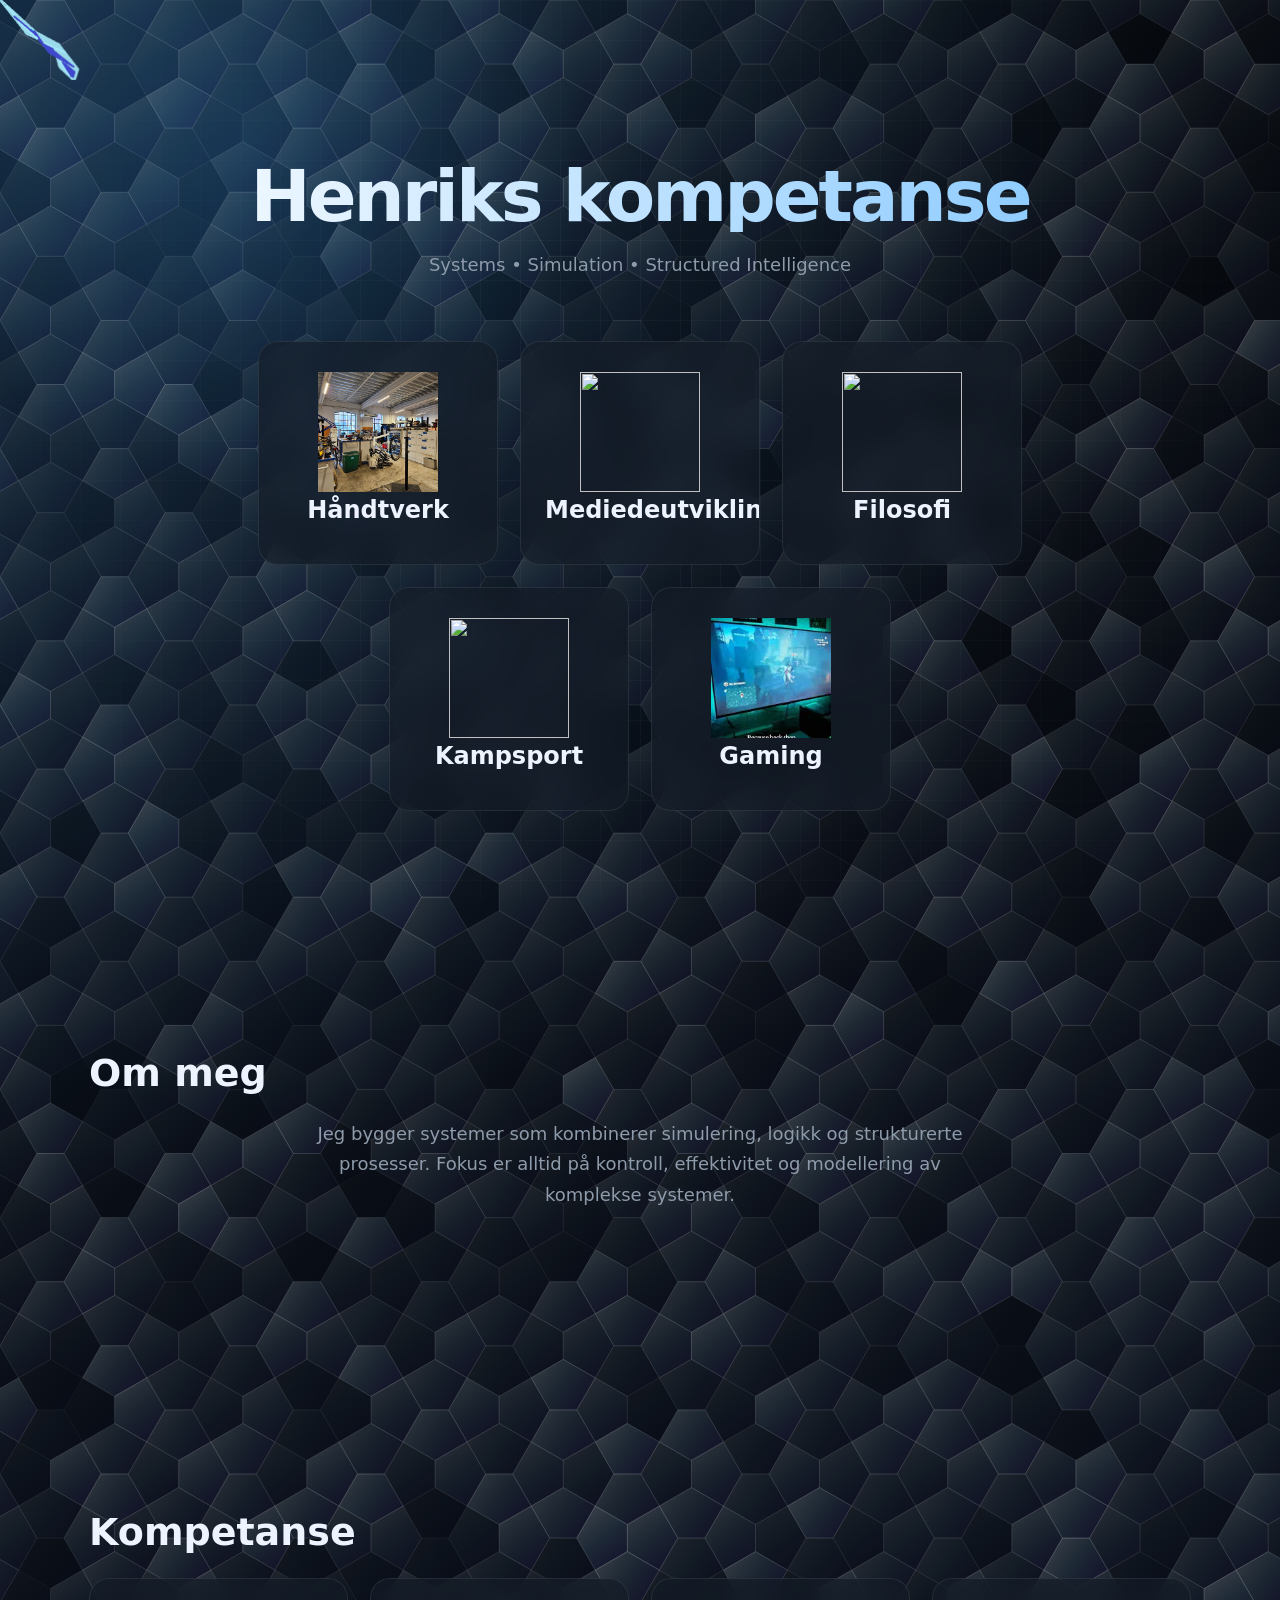
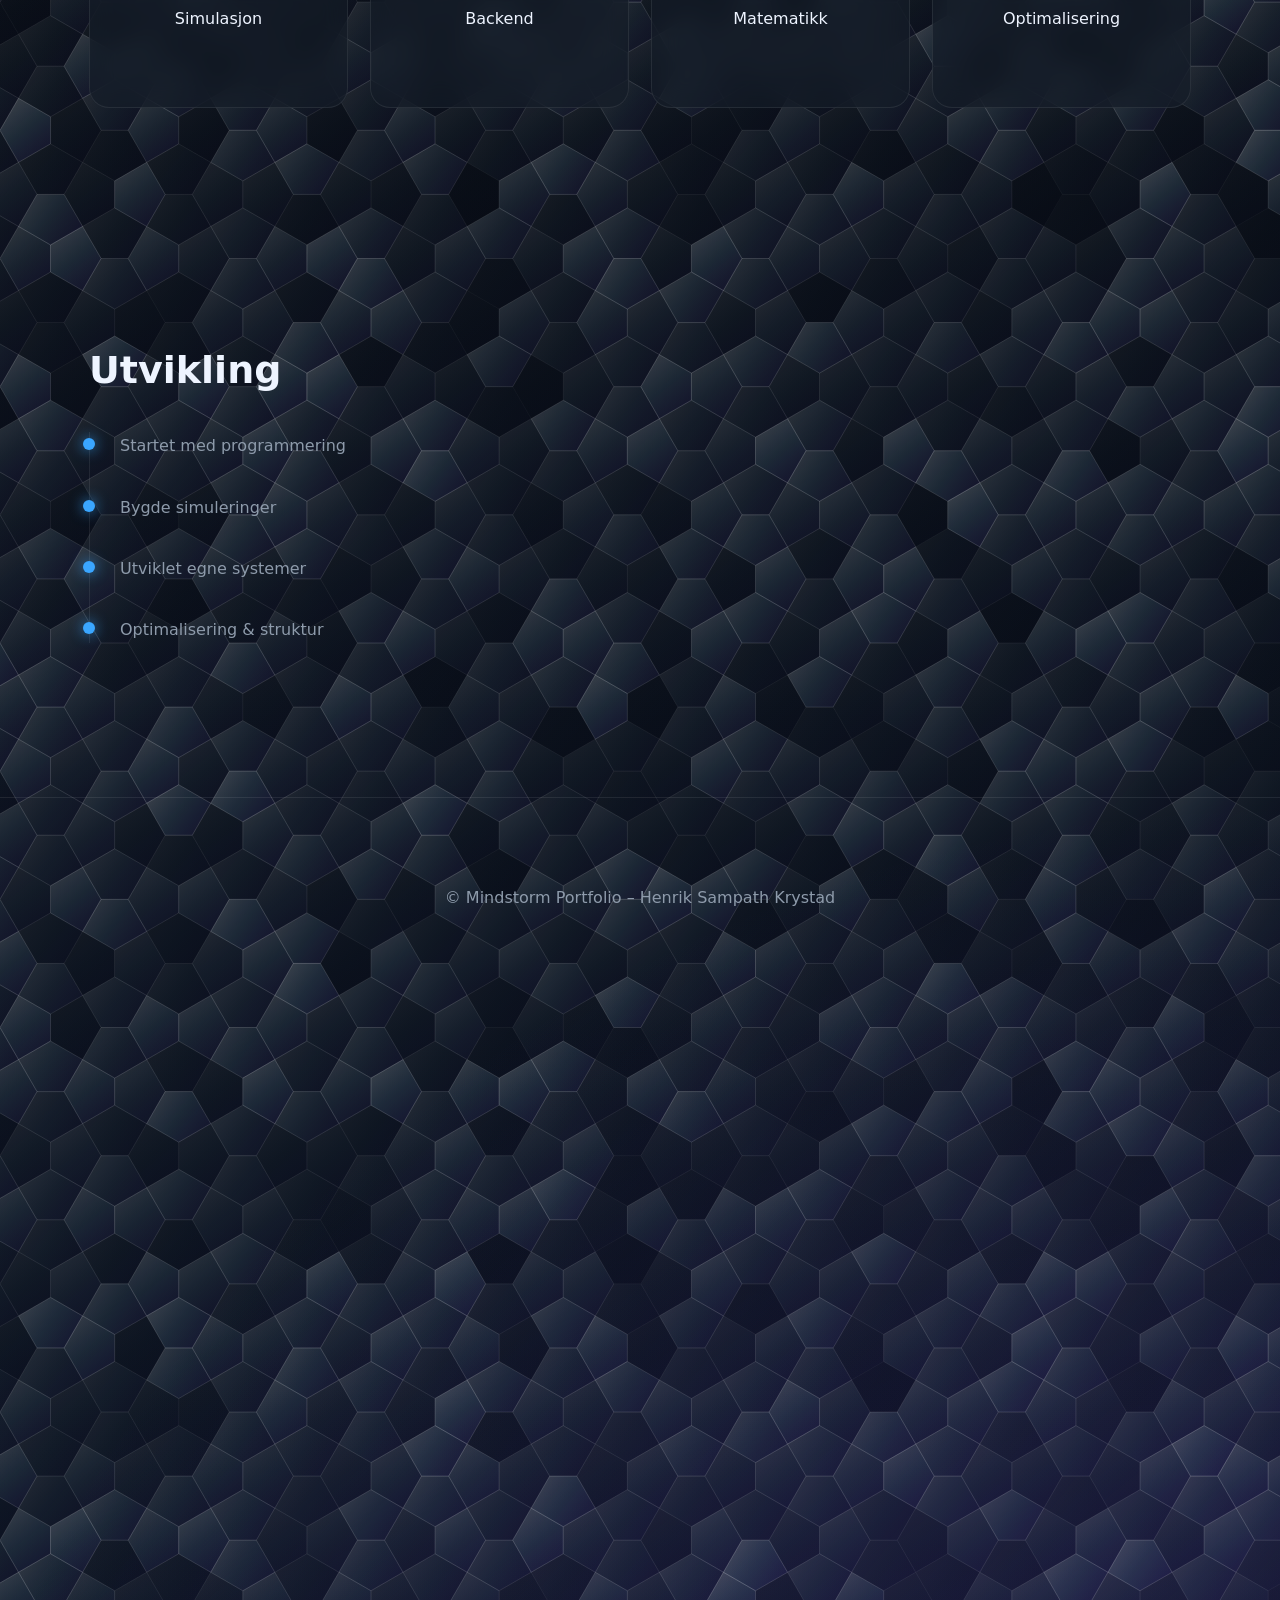
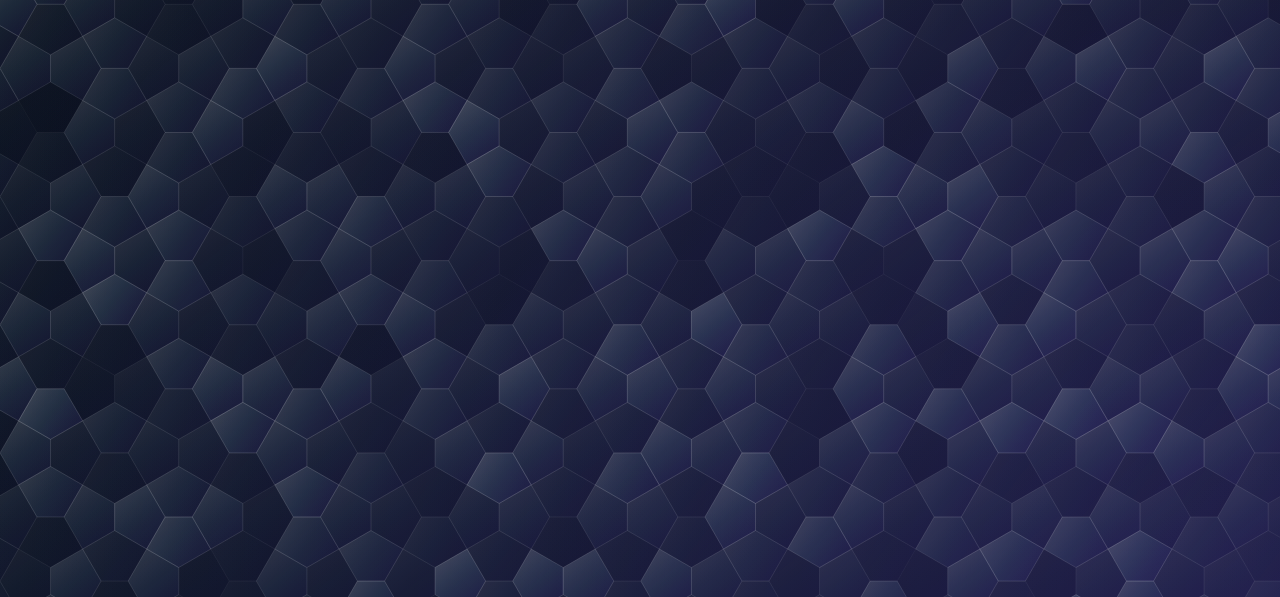
==== portofolia1/index.html @ d2b52103 "Rename Portofolia1.htm to index.html" ====
<!DOCTYPE html>
<html lang="no">
<head>
<meta charset="UTF-8" />
<meta name="viewport" content="width=device-width, initial-scale=1.0"/>
<title>Portfolio 1</title>
<link rel="stylesheet" href="Portofolia1css.css">

</head>
<body>
<canvas id="c"></canvas>

<div class="section hero">
  <h1 class="bigTitle">Henriks kompetanse</h1>
  <div class="subtitle">
    Systems • Simulation • Structured Intelligence
  </div>

  <div class="grid" id="heroGrid"></div>
</div>

<!-- ===== ABOUT ===== -->
<div class="section">
  <h2>Om meg</h2>
  <div class="subtitle">
    Jeg bygger systemer som kombinerer simulering, logikk og strukturerte prosesser.
    Fokus er alltid på kontroll, effektivitet og modellering av komplekse systemer.
  </div>
</div>

<!-- ===== SKILLS ===== -->
<div class="section">
  <h2>Kompetanse</h2>
  <div class="grid">
    <div class="card">Simulasjon</div>
    <div class="card">Backend</div>
    <div class="card">Matematikk</div>
    <div class="card">Optimalisering</div>
  </div>
</div>

<!-- ===== TIMELINE ===== -->
<div class="section">
  <h2>Utvikling</h2>

  <div class="timeline">
    <div class="node"><div class="dot"></div><div class="nodeText">Startet med programmering</div></div>
    <div class="node"><div class="dot"></div><div class="nodeText">Bygde simuleringer</div></div>
    <div class="node"><div class="dot"></div><div class="nodeText">Utviklet egne systemer</div></div>
    <div class="node"><div class="dot"></div><div class="nodeText">Optimalisering & struktur</div></div>
  </div>
</div>


<div class="footer">
  © Mindstorm Portfolio – Henrik Sampath Krystad
</div>
<div class="spacer"></div>


<!-- ===== CATEGORY PAGE ===== -->
<div id="categoryPage">
  <div class="topbar">
    <button id="backBtn">←</button>
    <div id="title">Kategori</div>
  </div>

  <div class="smallGrid"></div>
</div>





 

<img id="mc_cursor_core" src="magic-wand.png">

<script src="NodesTree.js"></script>
<script src="treeReader.js"></script>
<script src="nodeRenderer.js"></script>
<script src="crusor.js"></script>
<script src="Portofolia1Script.js"></script>
<script src="BackgroundEffect.js"></script>

</body>
</html>
---- portofolia1/Portofolia1css.css ----
:root{
  --bg: #05070b;
  --bg2: #0b1220;
  --card: rgba(20,28,40,0.62);
  --border: rgba(255,255,255,0.08);
  --accent: #3aa6ff;
  --accent2: #7c4dff;
  --text: #eef4ff;
  --muted: #8e9bab;
}

/* ===== RESET ===== */
*{
  box-sizing:border-box;
  margin:0;
  padding:0;
}

body{
  font-family: Inter, system-ui, sans-serif;
  background:
    radial-gradient(circle at top left, rgba(58,166,255,0.18), transparent 30%),
    radial-gradient(circle at bottom right, rgba(124,77,255,0.18), transparent 35%),
    linear-gradient(180deg,var(--bg),var(--bg2));
  color:var(--text);
  overflow-x:hidden;
  min-height:100vh;
  position:relative;
}

/* ===== GRID BACKGROUND ===== */
body::before{
  content:"";
  position:fixed;
  inset:0;

  background-image:
    linear-gradient(rgba(255,255,255,0.03) 1px, transparent 1px),
    linear-gradient(90deg, rgba(255,255,255,0.03) 1px, transparent 1px);

  background-size:40px 40px;

  mask-image: radial-gradient(circle at center, black 30%, transparent 100%);
  pointer-events:none;
  z-index:-2;
}

/* animated glow */
body::after{
  content:"";
  position:fixed;
  width:700px;
  height:700px;
  background:radial-gradient(circle, rgba(58,166,255,0.16), transparent 70%);
  top:-200px;
  left:-100px;
  animation:floatGlow 14s ease-in-out infinite;
  z-index:-1;
  pointer-events:none;
}

@keyframes floatGlow{
  0%{
    transform:translate(0,0);
  }
  50%{
    transform:translate(180px,120px);
  }
  100%{
    transform:translate(0,0);
  }
}

/* ===== LAYOUT ===== */
.section{
  max-width:1150px;
  margin:auto;
  padding:120px 24px;
}

.hero{
  padding-top:160px;
}

.bigTitle{
  font-size:72px;
  line-height:1;
  text-align:center;
  margin-bottom:18px;
  letter-spacing:-3px;

  background:linear-gradient(90deg,#fff,#7dc4ff);
  -webkit-background-clip:text;
  -webkit-text-fill-color:transparent;
}

.subtitle{
  text-align:center;
  color:var(--muted);
  max-width:700px;
  margin:0 auto 60px auto;
  font-size:18px;
  line-height:1.7;
}

h2{
  font-size:38px;
  margin-bottom:24px;
}

/* ===== GRID ===== */
.grid{
  display:grid;
  grid-template-columns:repeat(auto-fit,minmax(240px,1fr));
  text-align:center;
    align-items: center;
	
  gap:22px;

}

/* ===== CARDS ===== */
.card,
.emptyBox{
  background:var(--card);
  border:1px solid var(--border);
  backdrop-filter:blur(14px);

  border-radius:20px;

  padding:30px 24px;

  min-height:130px;

  position:relative;
  overflow:hidden;

  transition:
    transform 0.25s ease,
    border-color 0.25s ease,
    box-shadow 0.25s ease;

  cursor:pointer;
}.card img{
    width: 120px;
    height: 120px;
	
  object-fit: cover;
}

/* hover glow */
.card::before,
.emptyBox::before{
  content:"";
  position:absolute;
  inset:0;

  background:
    radial-gradient(
      circle at var(--x,50%) var(--y,50%),
      rgba(58,166,255,0.22),
      transparent 55%
    );

  opacity:0;
  transition:opacity .25s ease;
}

.card:hover::before,
.emptyBox:hover::before{
  opacity:1;
}

.card:hover,
.emptyBox:hover{
  transform:translateY(-8px);
  border-color:rgba(58,166,255,0.5);

  box-shadow:
    0 10px 40px rgba(58,166,255,0.12),
    0 0 30px rgba(58,166,255,0.08);
}

.card h3{
  font-size:24px;
  margin-bottom:10px;
}

/* ===== CATEGORY PAGE ===== */
#categoryPage{
  position:fixed;
  inset:0;
  z-index:100;

  background:rgba(5,7,11,0.92);
  backdrop-filter:blur(18px);

  opacity:0;
  pointer-events:none;

  transform:scale(0.98);
  transition:0.25s ease;

  height:100vh;
  overflow-y:auto;
  overscroll-behavior: contain;
}

#categoryPage.active{
  opacity:1;
  pointer-events:all;
  transform:scale(1);
}


.topbar{
  max-width:1100px;
  margin:auto;

  padding:24px;

  display:flex;
  align-items:center;
  gap:16px;

  border-bottom:1px solid var(--border);
}

#backBtn {
  flex-shrink: 0;
}

#title{
  font-size:20px;
  font-weight:600;
  flex-shrink: 0;
}

.smallGrid {
  display: flex;
  flex-direction: column;
  align-items: stretch;
  gap: 18px;
  max-width: 960px;
  margin: 0 auto;
  padding: 24px;
}

.contentBlock {
  box-sizing: border-box;
}

.contentBlock--align-left {
  margin-right: auto;
  margin-left: 0;
}

.contentBlock--align-center {
  margin-left: auto;
  margin-right: auto;
}

.contentBlock--align-right {
  margin-left: auto;
  margin-right: 0;
}

.contentBlock--align-center .mediaBlock,
.contentBlock--align-left .mediaBlock,
.contentBlock--align-right .mediaBlock {
  width: 100%;
}

.contentBlock--align-center .mediaBlock figcaption {
  text-align: center;
}

.contentBlock--align-left .mediaBlock figcaption {
  text-align: left;
}

.contentBlock--align-right .mediaBlock figcaption {
  text-align: right;
}

.contentRow {
  display: flex;
  flex-wrap: nowrap;
  align-items: stretch;
  width: 100%;
  gap: 16px;
}

.contentRow > .contentBlock {
  min-width: 0;
  flex: 1 1 0;
}

@media (max-width: 640px) {
  .contentRow {
    flex-wrap: wrap;
  }

  .contentRow > .contentBlock {
    flex: 1 1 100%;
  }
}

.breadcrumbTrail {
  display: none;
  align-items: center;
  gap: 8px;
  flex-wrap: wrap;
  margin-left: auto;
  padding-left: 16px;
}

.breadcrumbSep {
  opacity: 0.35;
  font-size: 13px;
}

.breadcrumbLink {
  background: none;
  border: none;
  color: var(--muted);
  font: inherit;
  font-size: 13px;
  cursor: pointer;
  padding: 0;
}

.breadcrumbLink:hover {
  color: var(--accent);
}

.treeItems {
  display: grid;
  grid-template-columns: repeat(auto-fit, minmax(220px, 1fr));
  gap: 16px;
  width: 100%;
}

.treeItem {
  min-height: 120px;
  display: flex;
  flex-direction: column;
  align-items: flex-start;
  gap: 8px;
}

.treeItemTitle {
  font-size: 20px;
  font-weight: 600;
}

.treeItemPreview {
  font-size: 13px;
  line-height: 1.5;
  color: var(--muted);
  flex: 1;
}

.treeItemBadge {
  font-size: 11px;
  letter-spacing: 0.04em;
  text-transform: uppercase;
  color: var(--accent);
  opacity: 0.85;
}

.contentHeading {
  width: 100%;
  margin-bottom: 4px;
}

.contentQuote {
  border-left: 3px solid var(--accent);
  padding-left: 16px;
  font-style: italic;
  opacity: 0.9;
}

.contentLink {
  color: var(--accent);
  text-decoration: none;
  font-weight: 600;
}

.contentLink:hover {
  text-decoration: underline;
}

.mediaBlock {
  margin: 0;
  width: 100%;
}

.mediaBlock figcaption {
  margin-top: 8px;
  font-size: 13px;
  color: var(--muted);
  text-align: center;
}

/* ===== TIMELINE ===== */
.timeline{
  position:relative;

  border-left:1px solid var(--border);

  margin-top:40px;
  padding-left:30px;
}

.node{
  position:relative;
  margin-bottom:34px;
}

.dot{
  width:12px;
  height:12px;

  background:var(--accent);

  border-radius:50%;

  position:absolute;
  left:-37px;
  top:6px;

  box-shadow:0 0 14px rgba(58,166,255,0.8);
}

.nodeText{
  color:var(--muted);
  line-height:1.7;
}

/* ===== FOOTER ===== */
.footer{
  text-align:center;

  padding:90px 20px;

  color:var(--muted);

  border-top:1px solid var(--border);
}

/* ===== BUTTON BASE ===== */
.modeBtn,
#backBtn,
.squareBtn {
  width: 64px;
  height: 64px;

  display: flex;
  align-items: center;
  justify-content: center;

  padding: 0;

  border: 1px solid rgba(58,166,255,0.25);
  border-radius: 18px;

  background: linear-gradient(
    180deg,
    rgba(58,166,255,0.22),
    rgba(58,166,255,0.12)
  );

  color: white;

  font-size: 18px;
  font-weight: 600;

  cursor: pointer;

  transition: transform .18s ease, background .18s ease, border-color .18s ease;
}

/* hover */
.modeBtn:hover,
#backBtn:hover,
.squareBtn:hover {
  transform: translateY(-2px);

  background: linear-gradient(
    180deg,
    rgba(58,166,255,0.35),
    rgba(58,166,255,0.18)
  );

  border-color: rgba(58,166,255,0.55);
}

/* click */
.modeBtn:active,
#backBtn:active,
.squareBtn:active {
  transform: scale(0.96);
}

/* ===== ICON BUTTON IMAGE ===== */
.squareBtn img {
  width: 100%;
  height: 100%;
  object-fit: cover;
  display: block;
}

/* ===== INPUTS ===== */
#dataBox,
#renameBox,
#indataBox { justify-content: center;
  height: 52px;
  padding: 0 16px;

  border-radius: 14px;
  border: 1px solid rgba(255,255,255,0.08);

  background: rgba(15,20,28,0.9);
  color: #fff;

  font-size: 15px;
  backdrop-filter: blur(10px);
}

/* ===== SPACER ===== */
.spacer {
  height: 1200px;
}

/* ===== GLOBAL CURSOR ===== */
body {
  cursor: url("magic-wand.png") 16 16, auto;
  
}







#heroGrid {
  display: flex;
  flex-wrap: wrap;
  justify-content: center;
  gap: 22px;
  max-width: calc(3 * 240px + 2 * 22px);
  margin: 0 auto;
}

.card {
  flex: 0 0 240px;
}








    canvas {
        position: absolute;
        top: 0;
        left: 0;
        width: 100%;
        pointer-events: none;
        z-index: 0;
    }

    .section,
    .footer {
        position: relative;
        z-index: 1;
    }
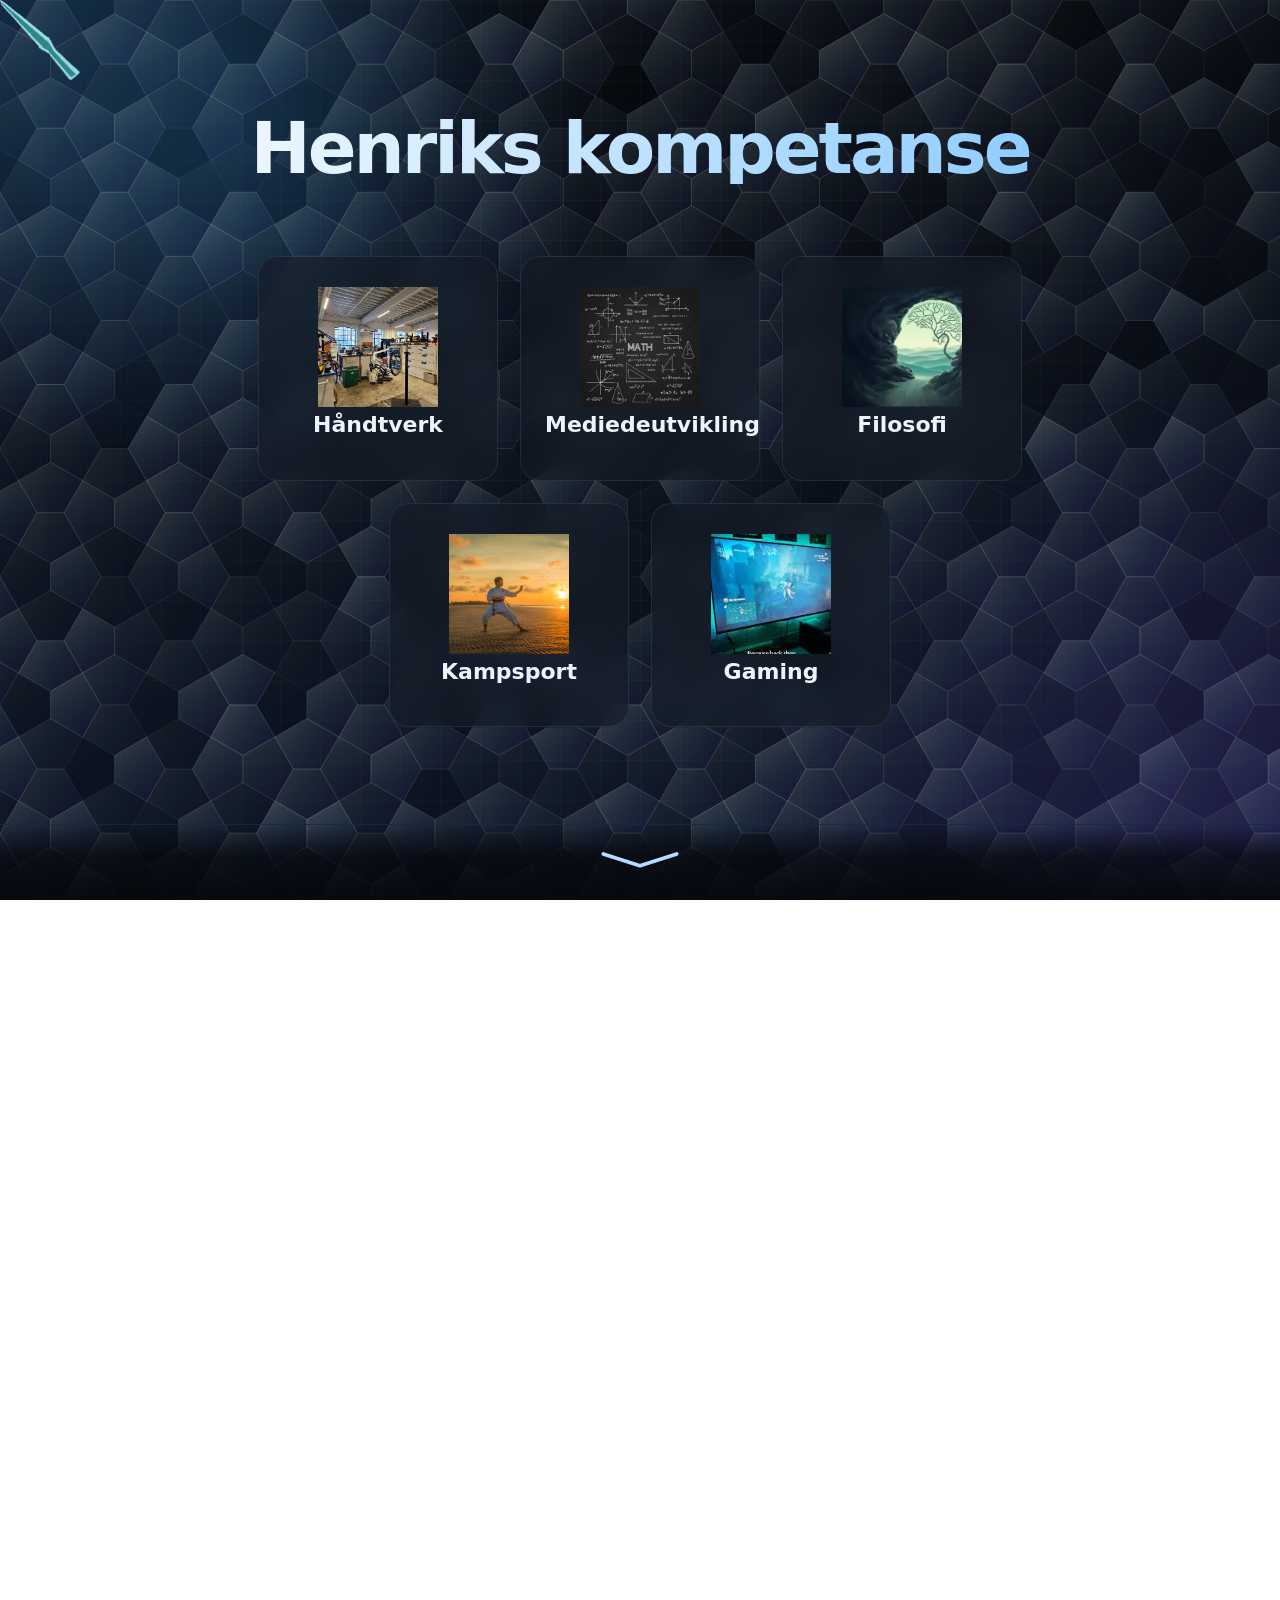
==== commit eaaf7917: "Add files via upload" ====
--- a/portofolia1/index.html
+++ b/portofolia1/index.html
@@ -1,87 +1,89 @@
-<!DOCTYPE html>
-<html lang="no">
-<head>
-<meta charset="UTF-8" />
-<meta name="viewport" content="width=device-width, initial-scale=1.0"/>
-<title>Portfolio 1</title>
-<link rel="stylesheet" href="Portofolia1css.css">
-
-</head>
-<body>
-<canvas id="c"></canvas>
-
-<div class="section hero">
-  <h1 class="bigTitle">Henriks kompetanse</h1>
-  <div class="subtitle">
-    Systems • Simulation • Structured Intelligence
-  </div>
-
-  <div class="grid" id="heroGrid"></div>
-</div>
-
-<!-- ===== ABOUT ===== -->
-<div class="section">
-  <h2>Om meg</h2>
-  <div class="subtitle">
-    Jeg bygger systemer som kombinerer simulering, logikk og strukturerte prosesser.
-    Fokus er alltid på kontroll, effektivitet og modellering av komplekse systemer.
-  </div>
-</div>
-
-<!-- ===== SKILLS ===== -->
-<div class="section">
-  <h2>Kompetanse</h2>
-  <div class="grid">
-    <div class="card">Simulasjon</div>
-    <div class="card">Backend</div>
-    <div class="card">Matematikk</div>
-    <div class="card">Optimalisering</div>
-  </div>
-</div>
-
-<!-- ===== TIMELINE ===== -->
-<div class="section">
-  <h2>Utvikling</h2>
-
-  <div class="timeline">
-    <div class="node"><div class="dot"></div><div class="nodeText">Startet med programmering</div></div>
-    <div class="node"><div class="dot"></div><div class="nodeText">Bygde simuleringer</div></div>
-    <div class="node"><div class="dot"></div><div class="nodeText">Utviklet egne systemer</div></div>
-    <div class="node"><div class="dot"></div><div class="nodeText">Optimalisering & struktur</div></div>
-  </div>
-</div>
-
-
-<div class="footer">
-  © Mindstorm Portfolio – Henrik Sampath Krystad
-</div>
-<div class="spacer"></div>
-
-
-<!-- ===== CATEGORY PAGE ===== -->
-<div id="categoryPage">
-  <div class="topbar">
-    <button id="backBtn">←</button>
-    <div id="title">Kategori</div>
-  </div>
-
-  <div class="smallGrid"></div>
-</div>
-
-
-
-
-
- 
-
-<img id="mc_cursor_core" src="magic-wand.png">
-
-<script src="NodesTree.js"></script>
-<script src="treeReader.js"></script>
-<script src="nodeRenderer.js"></script>
-<script src="crusor.js"></script>
-<script src="Portofolia1Script.js"></script>
-<script src="BackgroundEffect.js"></script>
-
-</body>
-</html>
+<!DOCTYPE html>
+<html lang="no">
+<head>
+<meta charset="UTF-8" />
+<meta name="viewport" content="width=device-width, initial-scale=1.0"/>
+<title>Portfolio 1</title>
+<link rel="stylesheet" href="Portofolia1css.css">
+
+</head>
+<body class="heroGate">
+<canvas id="c"></canvas>
+
+<div class="section hero">
+  <h1 class="bigTitle">Henriks kompetanse</h1>
+  <div class="grid" id="heroGrid"></div>
+</div>
+
+<button type="button" id="scrollUnlockBtn" class="scrollUnlockBtn" aria-label="Scroll ned til resten av siden">
+  <svg class="scrollUnlockBtn__chevron" viewBox="0 0 96 24" aria-hidden="true" focusable="false">
+    <path d="M4 6 L48 20 L92 6" fill="none" stroke="currentColor" stroke-width="4.5" stroke-linecap="round" stroke-linejoin="round"/>
+  </svg>
+</button>
+
+<!-- ===== ABOUT ===== -->
+<div class="section">
+  <h2>Om meg</h2>
+  <div class="subtitle">
+    Jeg bygger systemer som kombinerer simulering, logikk og strukturerte prosesser.
+    Fokus er alltid på kontroll, effektivitet og modellering av komplekse systemer.
+  </div>
+</div>
+
+<!-- ===== SKILLS ===== -->
+<div class="section">
+  <h2>Kompetanse</h2>
+  <div class="grid">
+    <div class="card">Simulasjon</div>
+    <div class="card">Backend</div>
+    <div class="card">Matematikk</div>
+    <div class="card">Optimalisering</div>
+  </div>
+</div>
+
+<!-- ===== TIMELINE ===== -->
+<div class="section">
+  <h2>Utvikling</h2>
+
+  <div class="timeline">
+    <div class="node"><div class="dot"></div><div class="nodeText">Startet med programmering</div></div>
+    <div class="node"><div class="dot"></div><div class="nodeText">Bygde simuleringer</div></div>
+    <div class="node"><div class="dot"></div><div class="nodeText">Utviklet egne systemer</div></div>
+    <div class="node"><div class="dot"></div><div class="nodeText">Optimalisering & struktur</div></div>
+  </div>
+</div>
+
+
+<div class="footer">
+  © Mindstorm Portfolio – Henrik Sampath Krystad
+</div>
+<div class="spacer"></div>
+
+
+<!-- ===== CATEGORY PAGE ===== -->
+<div id="categoryPage">
+  <div class="topbar">
+    <button id="backBtn">←</button>
+    <div id="title">Kategori</div>
+  </div>
+
+  <div class="smallGrid"></div>
+</div>
+
+
+
+
+
+ 
+
+<img id="mc_cursor_core" src="magic-wand.png">
+
+<script src="NodesTree.js"></script>
+<script src="treeReader.js"></script>
+<script src="nodeRenderer.js"></script>
+<script src="crusor.js"></script>
+<script src="Portofolia1Script.js"></script>
+<script src="BackgroundEffect.js"></script>
+
+</body>
+</html>
--- a/portofolia1/Portofolia1css.css
+++ b/portofolia1/Portofolia1css.css
@@ -1,581 +1,788 @@
-:root{
-  --bg: #05070b;
-  --bg2: #0b1220;
-  --card: rgba(20,28,40,0.62);
-  --border: rgba(255,255,255,0.08);
-  --accent: #3aa6ff;
-  --accent2: #7c4dff;
-  --text: #eef4ff;
-  --muted: #8e9bab;
-}
-
-/* ===== RESET ===== */
-*{
-  box-sizing:border-box;
-  margin:0;
-  padding:0;
-}
-
-body{
-  font-family: Inter, system-ui, sans-serif;
-  background:
-    radial-gradient(circle at top left, rgba(58,166,255,0.18), transparent 30%),
-    radial-gradient(circle at bottom right, rgba(124,77,255,0.18), transparent 35%),
-    linear-gradient(180deg,var(--bg),var(--bg2));
-  color:var(--text);
-  overflow-x:hidden;
-  min-height:100vh;
-  position:relative;
-}
-
-/* ===== GRID BACKGROUND ===== */
-body::before{
-  content:"";
-  position:fixed;
-  inset:0;
-
-  background-image:
-    linear-gradient(rgba(255,255,255,0.03) 1px, transparent 1px),
-    linear-gradient(90deg, rgba(255,255,255,0.03) 1px, transparent 1px);
-
-  background-size:40px 40px;
-
-  mask-image: radial-gradient(circle at center, black 30%, transparent 100%);
-  pointer-events:none;
-  z-index:-2;
-}
-
-/* animated glow */
-body::after{
-  content:"";
-  position:fixed;
-  width:700px;
-  height:700px;
-  background:radial-gradient(circle, rgba(58,166,255,0.16), transparent 70%);
-  top:-200px;
-  left:-100px;
-  animation:floatGlow 14s ease-in-out infinite;
-  z-index:-1;
-  pointer-events:none;
-}
-
-@keyframes floatGlow{
-  0%{
-    transform:translate(0,0);
-  }
-  50%{
-    transform:translate(180px,120px);
-  }
-  100%{
-    transform:translate(0,0);
-  }
-}
-
-/* ===== LAYOUT ===== */
-.section{
-  max-width:1150px;
-  margin:auto;
-  padding:120px 24px;
-}
-
-.hero{
-  padding-top:160px;
-}
-
-.bigTitle{
-  font-size:72px;
-  line-height:1;
-  text-align:center;
-  margin-bottom:18px;
-  letter-spacing:-3px;
-
-  background:linear-gradient(90deg,#fff,#7dc4ff);
-  -webkit-background-clip:text;
-  -webkit-text-fill-color:transparent;
-}
-
-.subtitle{
-  text-align:center;
-  color:var(--muted);
-  max-width:700px;
-  margin:0 auto 60px auto;
-  font-size:18px;
-  line-height:1.7;
-}
-
-h2{
-  font-size:38px;
-  margin-bottom:24px;
-}
-
-/* ===== GRID ===== */
-.grid{
-  display:grid;
-  grid-template-columns:repeat(auto-fit,minmax(240px,1fr));
-  text-align:center;
-    align-items: center;
-	
-  gap:22px;
-
-}
-
-/* ===== CARDS ===== */
-.card,
-.emptyBox{
-  background:var(--card);
-  border:1px solid var(--border);
-  backdrop-filter:blur(14px);
-
-  border-radius:20px;
-
-  padding:30px 24px;
-
-  min-height:130px;
-
-  position:relative;
-  overflow:hidden;
-
-  transition:
-    transform 0.25s ease,
-    border-color 0.25s ease,
-    box-shadow 0.25s ease;
-
-  cursor:pointer;
-}.card img{
-    width: 120px;
-    height: 120px;
-	
-  object-fit: cover;
-}
-
-/* hover glow */
-.card::before,
-.emptyBox::before{
-  content:"";
-  position:absolute;
-  inset:0;
-
-  background:
-    radial-gradient(
-      circle at var(--x,50%) var(--y,50%),
-      rgba(58,166,255,0.22),
-      transparent 55%
-    );
-
-  opacity:0;
-  transition:opacity .25s ease;
-}
-
-.card:hover::before,
-.emptyBox:hover::before{
-  opacity:1;
-}
-
-.card:hover,
-.emptyBox:hover{
-  transform:translateY(-8px);
-  border-color:rgba(58,166,255,0.5);
-
-  box-shadow:
-    0 10px 40px rgba(58,166,255,0.12),
-    0 0 30px rgba(58,166,255,0.08);
-}
-
-.card h3{
-  font-size:24px;
-  margin-bottom:10px;
-}
-
-/* ===== CATEGORY PAGE ===== */
-#categoryPage{
-  position:fixed;
-  inset:0;
-  z-index:100;
-
-  background:rgba(5,7,11,0.92);
-  backdrop-filter:blur(18px);
-
-  opacity:0;
-  pointer-events:none;
-
-  transform:scale(0.98);
-  transition:0.25s ease;
-
-  height:100vh;
-  overflow-y:auto;
-  overscroll-behavior: contain;
-}
-
-#categoryPage.active{
-  opacity:1;
-  pointer-events:all;
-  transform:scale(1);
-}
-
-
-.topbar{
-  max-width:1100px;
-  margin:auto;
-
-  padding:24px;
-
-  display:flex;
-  align-items:center;
-  gap:16px;
-
-  border-bottom:1px solid var(--border);
-}
-
-#backBtn {
-  flex-shrink: 0;
-}
-
-#title{
-  font-size:20px;
-  font-weight:600;
-  flex-shrink: 0;
-}
-
-.smallGrid {
-  display: flex;
-  flex-direction: column;
-  align-items: stretch;
-  gap: 18px;
-  max-width: 960px;
-  margin: 0 auto;
-  padding: 24px;
-}
-
-.contentBlock {
-  box-sizing: border-box;
-}
-
-.contentBlock--align-left {
-  margin-right: auto;
-  margin-left: 0;
-}
-
-.contentBlock--align-center {
-  margin-left: auto;
-  margin-right: auto;
-}
-
-.contentBlock--align-right {
-  margin-left: auto;
-  margin-right: 0;
-}
-
-.contentBlock--align-center .mediaBlock,
-.contentBlock--align-left .mediaBlock,
-.contentBlock--align-right .mediaBlock {
-  width: 100%;
-}
-
-.contentBlock--align-center .mediaBlock figcaption {
-  text-align: center;
-}
-
-.contentBlock--align-left .mediaBlock figcaption {
-  text-align: left;
-}
-
-.contentBlock--align-right .mediaBlock figcaption {
-  text-align: right;
-}
-
-.contentRow {
-  display: flex;
-  flex-wrap: nowrap;
-  align-items: stretch;
-  width: 100%;
-  gap: 16px;
-}
-
-.contentRow > .contentBlock {
-  min-width: 0;
-  flex: 1 1 0;
-}
-
-@media (max-width: 640px) {
-  .contentRow {
-    flex-wrap: wrap;
-  }
-
-  .contentRow > .contentBlock {
-    flex: 1 1 100%;
-  }
-}
-
-.breadcrumbTrail {
-  display: none;
-  align-items: center;
-  gap: 8px;
-  flex-wrap: wrap;
-  margin-left: auto;
-  padding-left: 16px;
-}
-
-.breadcrumbSep {
-  opacity: 0.35;
-  font-size: 13px;
-}
-
-.breadcrumbLink {
-  background: none;
-  border: none;
-  color: var(--muted);
-  font: inherit;
-  font-size: 13px;
-  cursor: pointer;
-  padding: 0;
-}
-
-.breadcrumbLink:hover {
-  color: var(--accent);
-}
-
-.treeItems {
-  display: grid;
-  grid-template-columns: repeat(auto-fit, minmax(220px, 1fr));
-  gap: 16px;
-  width: 100%;
-}
-
-.treeItem {
-  min-height: 120px;
-  display: flex;
-  flex-direction: column;
-  align-items: flex-start;
-  gap: 8px;
-}
-
-.treeItemTitle {
-  font-size: 20px;
-  font-weight: 600;
-}
-
-.treeItemPreview {
-  font-size: 13px;
-  line-height: 1.5;
-  color: var(--muted);
-  flex: 1;
-}
-
-.treeItemBadge {
-  font-size: 11px;
-  letter-spacing: 0.04em;
-  text-transform: uppercase;
-  color: var(--accent);
-  opacity: 0.85;
-}
-
-.contentHeading {
-  width: 100%;
-  margin-bottom: 4px;
-}
-
-.contentQuote {
-  border-left: 3px solid var(--accent);
-  padding-left: 16px;
-  font-style: italic;
-  opacity: 0.9;
-}
-
-.contentLink {
-  color: var(--accent);
-  text-decoration: none;
-  font-weight: 600;
-}
-
-.contentLink:hover {
-  text-decoration: underline;
-}
-
-.mediaBlock {
-  margin: 0;
-  width: 100%;
-}
-
-.mediaBlock figcaption {
-  margin-top: 8px;
-  font-size: 13px;
-  color: var(--muted);
-  text-align: center;
-}
-
-/* ===== TIMELINE ===== */
-.timeline{
-  position:relative;
-
-  border-left:1px solid var(--border);
-
-  margin-top:40px;
-  padding-left:30px;
-}
-
-.node{
-  position:relative;
-  margin-bottom:34px;
-}
-
-.dot{
-  width:12px;
-  height:12px;
-
-  background:var(--accent);
-
-  border-radius:50%;
-
-  position:absolute;
-  left:-37px;
-  top:6px;
-
-  box-shadow:0 0 14px rgba(58,166,255,0.8);
-}
-
-.nodeText{
-  color:var(--muted);
-  line-height:1.7;
-}
-
-/* ===== FOOTER ===== */
-.footer{
-  text-align:center;
-
-  padding:90px 20px;
-
-  color:var(--muted);
-
-  border-top:1px solid var(--border);
-}
-
-/* ===== BUTTON BASE ===== */
-.modeBtn,
-#backBtn,
-.squareBtn {
-  width: 64px;
-  height: 64px;
-
-  display: flex;
-  align-items: center;
-  justify-content: center;
-
-  padding: 0;
-
-  border: 1px solid rgba(58,166,255,0.25);
-  border-radius: 18px;
-
-  background: linear-gradient(
-    180deg,
-    rgba(58,166,255,0.22),
-    rgba(58,166,255,0.12)
-  );
-
-  color: white;
-
-  font-size: 18px;
-  font-weight: 600;
-
-  cursor: pointer;
-
-  transition: transform .18s ease, background .18s ease, border-color .18s ease;
-}
-
-/* hover */
-.modeBtn:hover,
-#backBtn:hover,
-.squareBtn:hover {
-  transform: translateY(-2px);
-
-  background: linear-gradient(
-    180deg,
-    rgba(58,166,255,0.35),
-    rgba(58,166,255,0.18)
-  );
-
-  border-color: rgba(58,166,255,0.55);
-}
-
-/* click */
-.modeBtn:active,
-#backBtn:active,
-.squareBtn:active {
-  transform: scale(0.96);
-}
-
-/* ===== ICON BUTTON IMAGE ===== */
-.squareBtn img {
-  width: 100%;
-  height: 100%;
-  object-fit: cover;
-  display: block;
-}
-
-/* ===== INPUTS ===== */
-#dataBox,
-#renameBox,
-#indataBox { justify-content: center;
-  height: 52px;
-  padding: 0 16px;
-
-  border-radius: 14px;
-  border: 1px solid rgba(255,255,255,0.08);
-
-  background: rgba(15,20,28,0.9);
-  color: #fff;
-
-  font-size: 15px;
-  backdrop-filter: blur(10px);
-}
-
-/* ===== SPACER ===== */
-.spacer {
-  height: 1200px;
-}
-
-/* ===== GLOBAL CURSOR ===== */
-body {
-  cursor: url("magic-wand.png") 16 16, auto;
-  
-}
-
-
-
-
-
-
-
-#heroGrid {
-  display: flex;
-  flex-wrap: wrap;
-  justify-content: center;
-  gap: 22px;
-  max-width: calc(3 * 240px + 2 * 22px);
-  margin: 0 auto;
-}
-
-.card {
-  flex: 0 0 240px;
-}
-
-
-
-
-
-
-
-
-    canvas {
-        position: absolute;
-        top: 0;
-        left: 0;
-        width: 100%;
-        pointer-events: none;
-        z-index: 0;
-    }
-
-    .section,
-    .footer {
-        position: relative;
-        z-index: 1;
+:root{
+  --bg: #05070b;
+  --bg2: #0b1220;
+  --card: rgba(20,28,40,0.62);
+  --border: rgba(255,255,255,0.08);
+  --accent: #3aa6ff;
+  --accent2: #7c4dff;
+  --text: #eef4ff;
+  --muted: #8e9bab;
+  --scrollbar-width: 22px;
+}
+
+/* ===== RESET ===== */
+*{
+  box-sizing:border-box;
+  margin:0;
+  padding:0;
+}
+
+html{
+  overflow-x:hidden;
+  overflow-y:auto;
+  scrollbar-width:auto;
+  scrollbar-color:transparent transparent;
+}
+
+html:hover{
+  scrollbar-color:rgba(28,52,82,0.95) transparent;
+}
+
+html::-webkit-scrollbar{
+  width:var(--scrollbar-width);
+  background:transparent;
+}
+
+html::-webkit-scrollbar-track{
+  background:transparent;
+}
+
+html::-webkit-scrollbar-thumb{
+  border-radius:999px;
+  background:transparent;
+  border:2px solid transparent;
+}
+
+html:hover::-webkit-scrollbar-thumb{
+  background:linear-gradient(180deg, rgb(24,62,98), rgb(36,28,68));
+  box-shadow:inset 0 0 0 1px rgba(0,0,0,0.35);
+}
+
+html:hover::-webkit-scrollbar-thumb:hover{
+  background:linear-gradient(180deg, rgb(32,78,118), rgb(48,36,82));
+}
+
+body.mainScrollLocked{
+  position:fixed;
+  left:0;
+  right:0;
+  width:100%;
+  overflow:hidden;
+}
+
+html:has(body.heroGate){
+  overflow:hidden;
+  height:100%;
+  scrollbar-width:none;
+}
+
+html:has(body.heroGate)::-webkit-scrollbar{
+  display:none;
+  width:0;
+}
+
+body.heroGate{
+  overflow:hidden;
+  height:100vh;
+}
+
+body.heroGate .hero{
+  min-height:100vh;
+  max-height:100vh;
+  padding-bottom:124px;
+  display:flex;
+  flex-direction:column;
+  justify-content:center;
+  box-sizing:border-box;
+}
+
+#heroGrid{
+  display:flex;
+  flex-wrap:wrap;
+  justify-content:center;
+  gap:22px;
+  max-width:calc(3 * 240px + 2 * 22px);
+  margin:0 auto;
+}
+
+#heroGrid .card{
+  flex:0 0 240px;
+  max-width:240px;
+  min-height:130px;
+  padding:30px 24px;
+  border-radius:20px;
+}
+
+#heroGrid .card img{
+  width:120px;
+  height:120px;
+}
+
+#heroGrid .card h3{
+  font-size:22px;
+  line-height:1.3;
+  margin-bottom:10px;
+}
+
+body.heroGate #heroGrid{
+  flex:0 0 auto;
+}
+
+@media (max-height: 860px){
+  body.heroGate .hero{
+    justify-content:flex-start;
+    padding-top:clamp(28px, 5vh, 48px);
+  }
+
+  body.heroGate .hero .bigTitle{
+    font-size:clamp(38px, 7vw, 56px);
+    margin-bottom:clamp(44px, 7vh, 64px);
+  }
+}
+
+#scrollUnlockBtn{
+  display:none;
+  position:fixed;
+  bottom:0;
+  left:0;
+  right:0;
+  z-index:40;
+
+  width:100%;
+  min-height:76px;
+  padding:10px 24px max(18px, env(safe-area-inset-bottom));
+  margin:0;
+
+  align-items:center;
+  justify-content:center;
+
+  border:none;
+  border-top:1px solid rgba(58,166,255,0.22);
+  border-radius:0;
+
+  background:linear-gradient(
+    180deg,
+    rgba(5,7,11,0) 0%,
+    rgba(5,7,11,0.72) 42%,
+    rgba(5,7,11,0.92) 100%
+  );
+
+  color:#b8dcff;
+
+  -webkit-tap-highlight-color:transparent;
+  transition:background .18s ease, color .18s ease, border-color .18s ease;
+}
+
+.scrollUnlockBtn__chevron{
+  display:block;
+  width:80px;
+  height:auto;
+  pointer-events:none;
+}
+
+body.heroGate #scrollUnlockBtn{
+  display:flex;
+}
+
+#scrollUnlockBtn:hover{
+  color:#fff;
+  border-top-color:rgba(58,166,255,0.45);
+  background:linear-gradient(
+    180deg,
+    rgba(5,7,11,0) 0%,
+    rgba(58,166,255,0.14) 42%,
+    rgba(5,7,11,0.94) 100%
+  );
+}
+
+#scrollUnlockBtn:active{
+  background:linear-gradient(
+    180deg,
+    rgba(5,7,11,0) 0%,
+    rgba(58,166,255,0.22) 42%,
+    rgba(5,7,11,0.96) 100%
+  );
+}
+
+body{
+  font-family: Inter, system-ui, sans-serif;
+  background:
+    radial-gradient(circle at top left, rgba(58,166,255,0.18), transparent 30%),
+    radial-gradient(circle at bottom right, rgba(124,77,255,0.18), transparent 35%),
+    linear-gradient(180deg,var(--bg),var(--bg2));
+  color:var(--text);
+  overflow:visible;
+  min-height:100vh;
+  position:relative;
+}
+
+/* ===== GRID BACKGROUND ===== */
+body::before{
+  content:"";
+  position:fixed;
+  inset:0;
+
+  background-image:
+    linear-gradient(rgba(255,255,255,0.03) 1px, transparent 1px),
+    linear-gradient(90deg, rgba(255,255,255,0.03) 1px, transparent 1px);
+
+  background-size:40px 40px;
+
+  mask-image: radial-gradient(circle at center, black 30%, transparent 100%);
+  pointer-events:none;
+  z-index:-2;
+}
+
+/* animated glow */
+body::after{
+  content:"";
+  position:fixed;
+  width:700px;
+  height:700px;
+  background:radial-gradient(circle, rgba(58,166,255,0.16), transparent 70%);
+  top:-200px;
+  left:-100px;
+  animation:floatGlow 14s ease-in-out infinite;
+  z-index:-1;
+  pointer-events:none;
+}
+
+@keyframes floatGlow{
+  0%{
+    transform:translate(0,0);
+  }
+  50%{
+    transform:translate(180px,120px);
+  }
+  100%{
+    transform:translate(0,0);
+  }
+}
+
+/* ===== LAYOUT ===== */
+.section{
+  max-width:1150px;
+  margin:auto;
+  padding:120px 24px;
+}
+
+.section.hero{
+  padding:clamp(36px, 7vh, 72px) 24px clamp(40px, 6vh, 64px);
+}
+
+.section.hero .bigTitle{
+  font-size:clamp(44px, 8vw, 72px);
+  margin-bottom:clamp(52px, 8vh, 76px);
+  letter-spacing:-3px;
+}
+
+.bigTitle{
+  font-size:72px;
+  line-height:1;
+  text-align:center;
+  margin-bottom:18px;
+  letter-spacing:-3px;
+
+  background:linear-gradient(90deg,#fff,#7dc4ff);
+  -webkit-background-clip:text;
+  -webkit-text-fill-color:transparent;
+}
+
+.subtitle{
+  text-align:center;
+  color:var(--muted);
+  max-width:700px;
+  margin:0 auto 60px auto;
+  font-size:18px;
+  line-height:1.7;
+}
+
+h2{
+  font-size:38px;
+  margin-bottom:24px;
+}
+
+/* ===== GRID ===== */
+.grid{
+  display:grid;
+  grid-template-columns:repeat(auto-fit,minmax(240px,1fr));
+  text-align:center;
+    align-items: center;
+	
+  gap:22px;
+
+}
+
+/* ===== CARDS ===== */
+.card,
+.emptyBox{
+  background:var(--card);
+  border:1px solid var(--border);
+  backdrop-filter:blur(14px);
+
+  border-radius:20px;
+
+  padding:30px 24px;
+
+  min-height:130px;
+
+  position:relative;
+  overflow:hidden;
+
+  transition:
+    transform 0.25s ease,
+    border-color 0.25s ease,
+    box-shadow 0.25s ease;
+
+}.card img{
+    width: 120px;
+    height: 120px;
+	
+  object-fit: cover;
+}
+
+/* hover glow */
+.card::before,
+.emptyBox::before{
+  content:"";
+  position:absolute;
+  inset:0;
+
+  background:
+    radial-gradient(
+      circle at var(--x,50%) var(--y,50%),
+      rgba(58,166,255,0.22),
+      transparent 55%
+    );
+
+  opacity:0;
+  transition:opacity .25s ease;
+}
+
+.card:hover::before,
+.emptyBox:hover::before{
+  opacity:1;
+}
+
+.card:hover,
+.emptyBox:hover{
+  transform:translateY(-8px);
+  border-color:rgba(58,166,255,0.5);
+
+  box-shadow:
+    0 10px 40px rgba(58,166,255,0.12),
+    0 0 30px rgba(58,166,255,0.08);
+}
+
+.card h3{
+  font-size:24px;
+  margin-bottom:10px;
+}
+
+/* ===== CATEGORY PAGE ===== */
+#categoryPage{
+  position:fixed;
+  inset:0;
+  z-index:100;
+
+  background:rgba(5,7,11,0.96);
+
+  visibility:hidden;
+  pointer-events:none;
+
+  height:100vh;
+  overflow:hidden;
+}
+
+#categoryPage.active{
+  visibility:visible;
+  pointer-events:all;
+  overflow-x:hidden;
+  overflow-y:auto;
+  overscroll-behavior:contain;
+  scrollbar-width:auto;
+  scrollbar-color:transparent transparent;
+}
+
+#categoryPage.active:hover{
+  scrollbar-color:rgba(28,52,82,0.95) transparent;
+}
+
+#categoryPage.active::-webkit-scrollbar{
+  width:var(--scrollbar-width);
+  background:transparent;
+}
+
+#categoryPage.active::-webkit-scrollbar-track{
+  background:transparent;
+}
+
+#categoryPage.active::-webkit-scrollbar-thumb{
+  border-radius:999px;
+  background:transparent;
+  border:2px solid transparent;
+}
+
+#categoryPage.active:hover::-webkit-scrollbar-thumb{
+  background:linear-gradient(180deg, rgb(24,62,98), rgb(36,28,68));
+  box-shadow:inset 0 0 0 1px rgba(0,0,0,0.35);
+}
+
+#categoryPage.active:hover::-webkit-scrollbar-thumb:hover{
+  background:linear-gradient(180deg, rgb(32,78,118), rgb(48,36,82));
+}
+
+
+.topbar{
+  max-width:1100px;
+  margin:auto;
+
+  padding:24px;
+
+  display:flex;
+  align-items:center;
+  gap:16px;
+
+  border-bottom:1px solid var(--border);
+}
+
+#backBtn {
+  flex-shrink: 0;
+}
+
+#title{
+  font-size:20px;
+  font-weight:600;
+  flex-shrink: 0;
+}
+
+.smallGrid {
+  display: flex;
+  flex-direction: column;
+  align-items: stretch;
+  gap: 18px;
+  max-width: 960px;
+  margin: 0 auto;
+  padding: 24px;
+}
+
+.contentBlock {
+  box-sizing: border-box;
+}
+
+.contentBlock--align-left {
+  margin-right: auto;
+  margin-left: 0;
+}
+
+.contentBlock--align-center {
+  margin-left: auto;
+  margin-right: auto;
+}
+
+.contentBlock--align-right {
+  margin-left: auto;
+  margin-right: 0;
+}
+
+.contentBlock--align-center .mediaBlock,
+.contentBlock--align-left .mediaBlock,
+.contentBlock--align-right .mediaBlock {
+  width: 100%;
+}
+
+.contentBlock--align-center .mediaBlock figcaption {
+  text-align: center;
+}
+
+.contentBlock--align-left .mediaBlock figcaption {
+  text-align: left;
+}
+
+.contentBlock--align-right .mediaBlock figcaption {
+  text-align: right;
+}
+
+.contentRow {
+  display: flex;
+  flex-wrap: wrap;
+  align-items: stretch;
+  width: 100%;
+  max-width: 100%;
+  gap: 16px;
+}
+
+.contentRow > .contentBlock {
+  min-width: 0;
+  flex: 1 1 0;
+  max-width: 100%;
+}
+
+@media (max-width: 640px) {
+  .contentRow {
+    flex-wrap: wrap;
+  }
+
+  .contentRow > .contentBlock {
+    flex: 1 1 100%;
+  }
+}
+
+.breadcrumbTrail {
+  display: none;
+  align-items: center;
+  gap: 8px;
+  flex-wrap: wrap;
+  margin-left: auto;
+  padding-left: 16px;
+}
+
+.breadcrumbSep {
+  opacity: 0.35;
+  font-size: 13px;
+}
+
+.breadcrumbLink {
+  background: none;
+  border: none;
+  color: var(--muted);
+  font: inherit;
+  font-size: 13px;
+  padding: 0;
+}
+
+.breadcrumbLink:hover {
+  color: var(--accent);
+}
+
+.treeItems {
+  display: grid;
+  grid-template-columns: repeat(auto-fit, minmax(220px, 1fr));
+  gap: 16px;
+  width: 100%;
+}
+
+.treeItem {
+  min-height: 120px;
+  display: flex;
+  flex-direction: column;
+  align-items: flex-start;
+  gap: 8px;
+}
+
+.treeItemTitle {
+  font-size: 20px;
+  font-weight: 600;
+}
+
+.treeItemPreview {
+  font-size: 13px;
+  line-height: 1.5;
+  color: var(--muted);
+  flex: 1;
+}
+
+.treeItemBadge {
+  font-size: 11px;
+  letter-spacing: 0.04em;
+  text-transform: uppercase;
+  color: var(--accent);
+  opacity: 0.85;
+}
+
+.contentHeading {
+  width: 100%;
+  margin-bottom: 4px;
+}
+
+.contentQuote {
+  border-left: 3px solid var(--accent);
+  padding-left: 16px;
+  font-style: italic;
+  opacity: 0.9;
+}
+
+.contentLink {
+  color: var(--accent);
+  text-decoration: none;
+  font-weight: 600;
+}
+
+.contentLink:hover {
+  text-decoration: underline;
+}
+
+.mediaBlock {
+  margin: 0;
+  width: 100%;
+  max-width: 100%;
+}
+
+.mediaBlock img,
+.mediaBlock video {
+  max-width: 100%;
+}
+
+.mediaBlock figcaption {
+  margin-top: 8px;
+  font-size: 13px;
+  color: var(--muted);
+  text-align: center;
+}
+
+/* ===== TIMELINE ===== */
+.timeline{
+  position:relative;
+
+  border-left:1px solid var(--border);
+
+  margin-top:40px;
+  padding-left:30px;
+}
+
+.node{
+  position:relative;
+  margin-bottom:34px;
+}
+
+.dot{
+  width:12px;
+  height:12px;
+
+  background:var(--accent);
+
+  border-radius:50%;
+
+  position:absolute;
+  left:-37px;
+  top:6px;
+
+  box-shadow:0 0 14px rgba(58,166,255,0.8);
+}
+
+.nodeText{
+  color:var(--muted);
+  line-height:1.7;
+}
+
+/* ===== FOOTER ===== */
+.footer{
+  text-align:center;
+
+  padding:90px 20px 48px;
+
+  color:var(--muted);
+
+  border-top:1px solid var(--border);
+}
+
+/* ===== BUTTON BASE ===== */
+.modeBtn,
+#backBtn,
+.squareBtn {
+  width: 64px;
+  height: 64px;
+
+  display: flex;
+  align-items: center;
+  justify-content: center;
+
+  padding: 0;
+
+  border: 1px solid rgba(58,166,255,0.25);
+  border-radius: 18px;
+
+  background: linear-gradient(
+    180deg,
+    rgba(58,166,255,0.22),
+    rgba(58,166,255,0.12)
+  );
+
+  color: white;
+
+  font-size: 18px;
+  font-weight: 600;
+
+  transition: transform .18s ease, background .18s ease, border-color .18s ease;
+}
+
+/* hover */
+.modeBtn:hover,
+#backBtn:hover,
+.squareBtn:hover {
+  transform: translateY(-2px);
+
+  background: linear-gradient(
+    180deg,
+    rgba(58,166,255,0.35),
+    rgba(58,166,255,0.18)
+  );
+
+  border-color: rgba(58,166,255,0.55);
+}
+
+/* click */
+.modeBtn:active,
+#backBtn:active,
+.squareBtn:active {
+  transform: scale(0.96);
+}
+
+/* ===== ICON BUTTON IMAGE ===== */
+.squareBtn img {
+  width: 100%;
+  height: 100%;
+  object-fit: cover;
+  display: block;
+}
+
+/* ===== INPUTS ===== */
+#dataBox,
+#renameBox,
+#indataBox { justify-content: center;
+  height: 52px;
+  padding: 0 16px;
+
+  border-radius: 14px;
+  border: 1px solid rgba(255,255,255,0.08);
+
+  background: rgba(15,20,28,0.9);
+  color: #fff;
+
+  font-size: 15px;
+  backdrop-filter: blur(10px);
+}
+
+/* ===== SPACER ===== */
+.spacer {
+  height: 1200px;
+}
+
+/* ===== GLOBAL CURSOR ===== */
+*,
+*::before,
+*::after {
+  cursor: none !important;
+}
+
+
+
+
+
+
+
+.card {
+  flex: 0 0 240px;
+}
+
+
+
+
+
+
+
+
+    canvas {
+        position: absolute;
+        top: 0;
+        left: 0;
+        width: 100%;
+        pointer-events: none;
+        z-index: 0;
+    }
+
+    .section,
+    .footer {
+        position: relative;
+        z-index: 1;
     }
